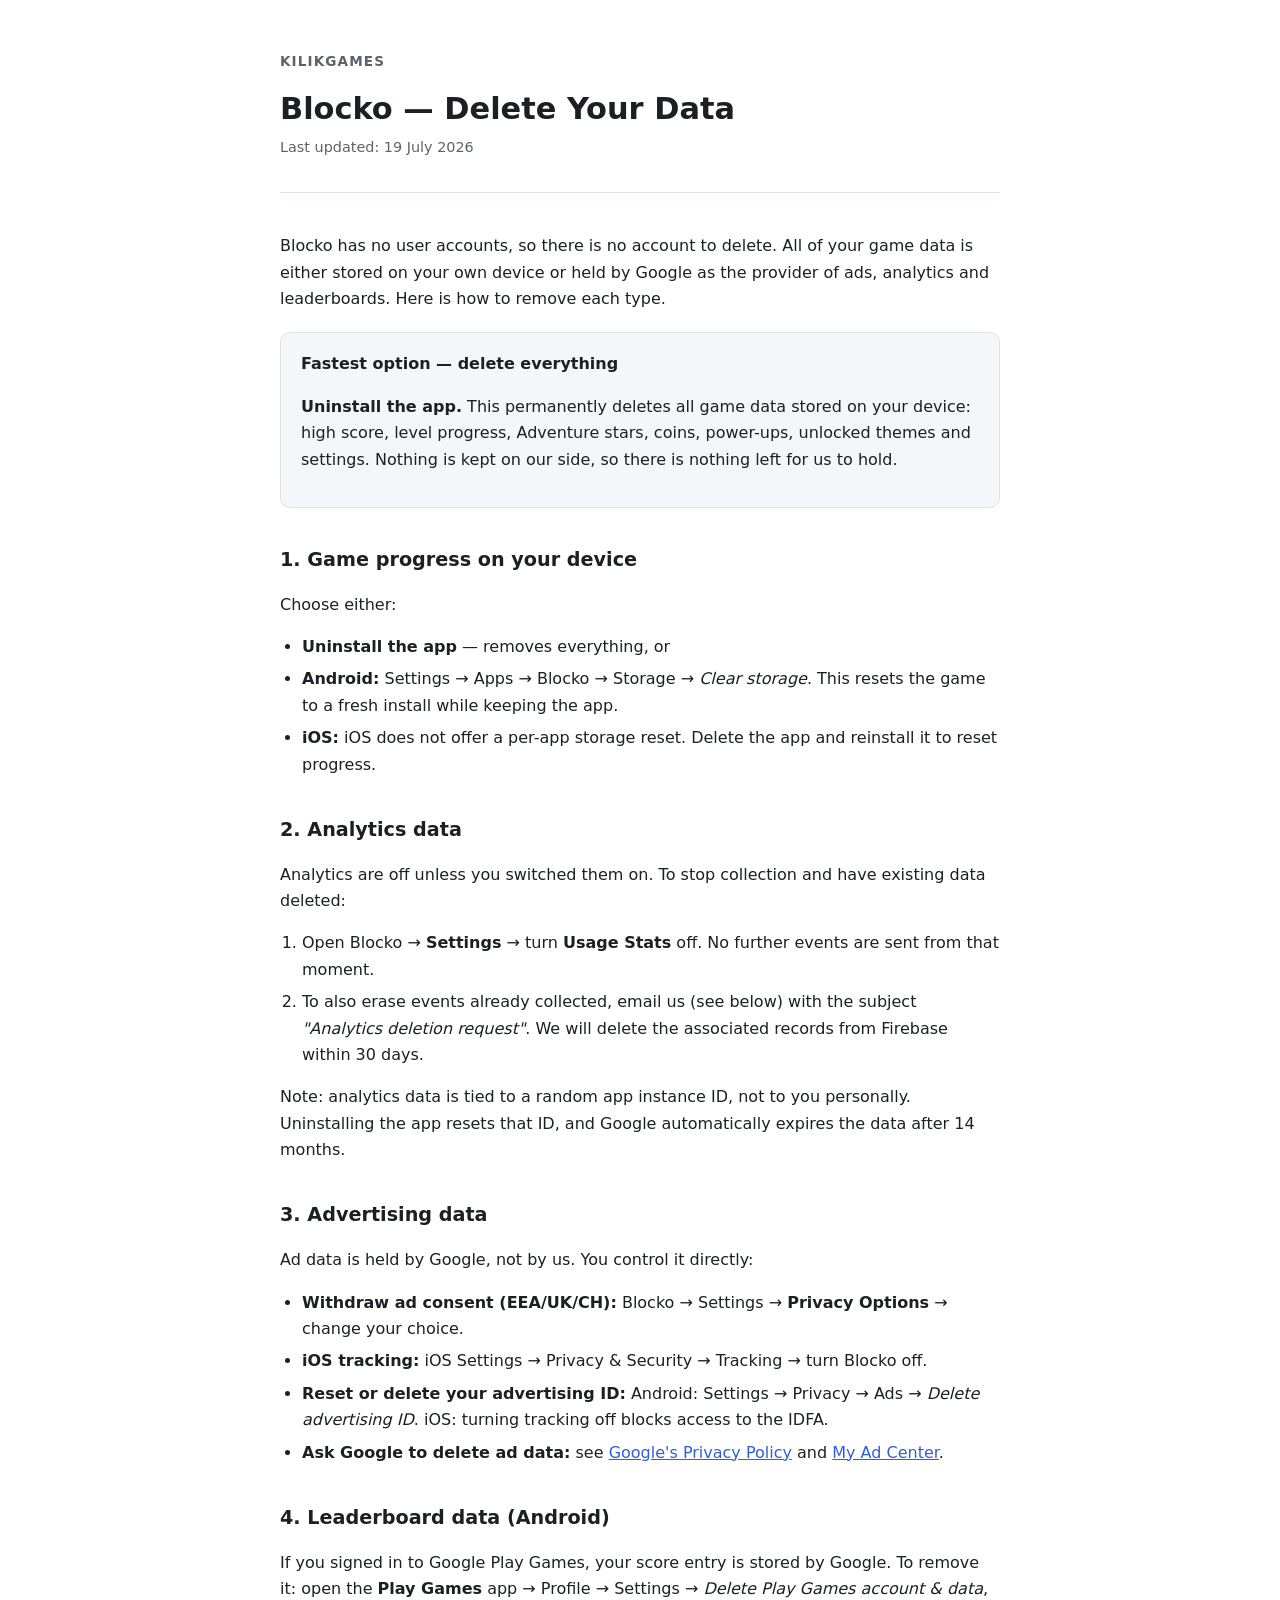
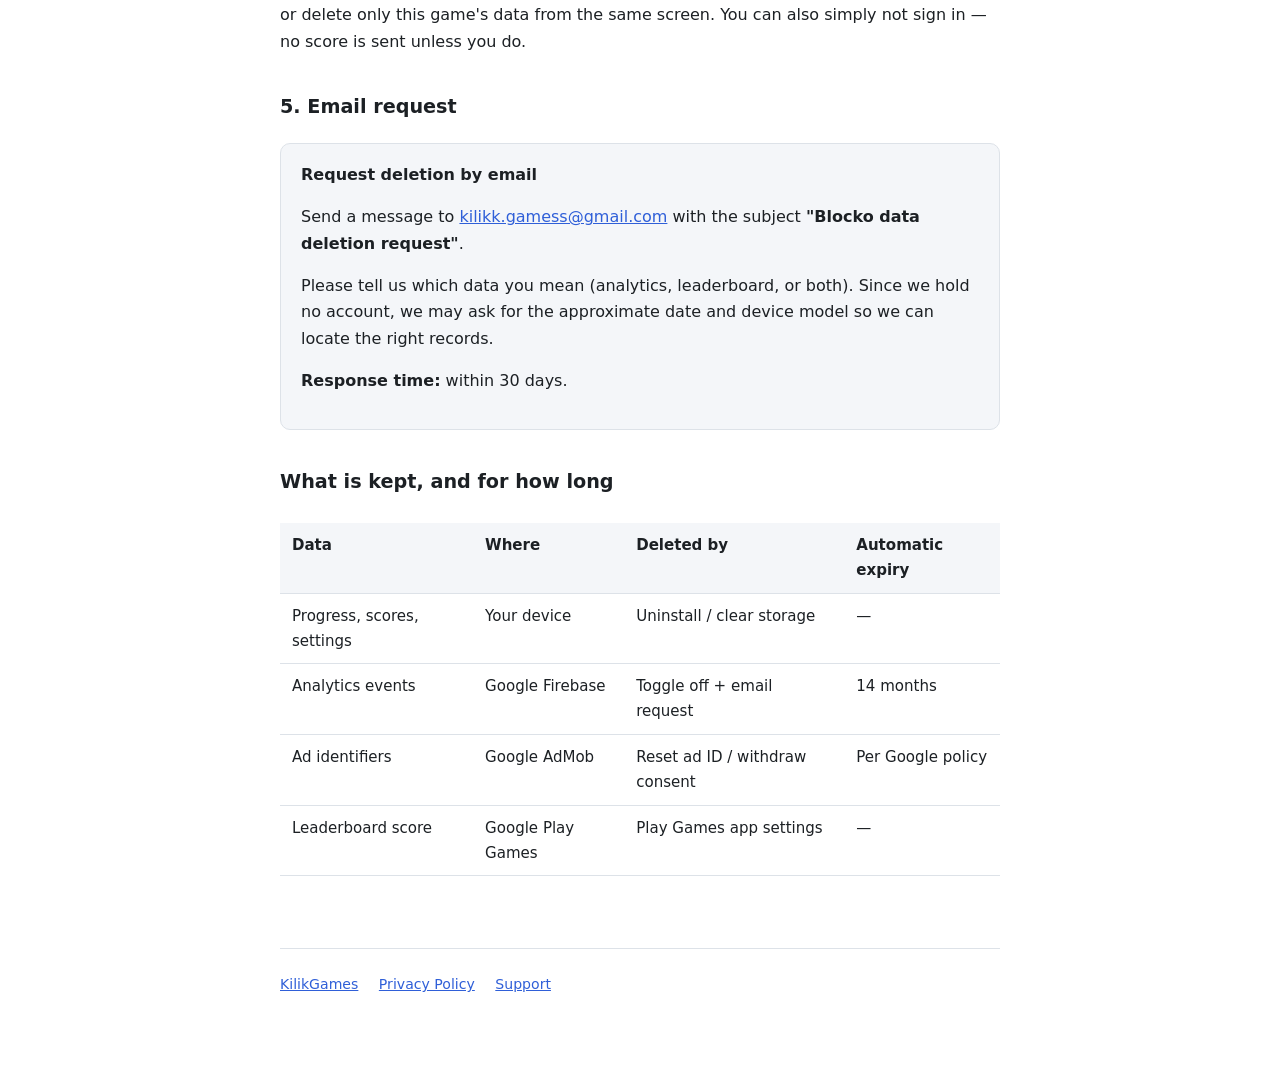
==== blocko/data-deletion.html @ d341d304 "KilikGames site: Blocko privacy, data deletion, support + app-ads.txt" ====
<!DOCTYPE html>
<html lang="en">
<head>
<meta charset="UTF-8">
<meta name="viewport" content="width=device-width, initial-scale=1.0">
<title>Blocko — Data Deletion | KilikGames</title>
<link rel="stylesheet" href="../style.css">
</head>
<body>
<div class="wrap">

<header>
  <a class="brand" href="../index.html">KilikGames</a>
  <h1>Blocko — Delete Your Data</h1>
  <p class="updated">Last updated: 19 July 2026</p>
</header>

<p>Blocko has no user accounts, so there is no account to delete. All of your
game data is either stored on your own device or held by Google as the provider
of ads, analytics and leaderboards. Here is how to remove each type.</p>

<div class="card">
  <h3>Fastest option — delete everything</h3>
  <p><strong>Uninstall the app.</strong> This permanently deletes all game data
  stored on your device: high score, level progress, Adventure stars, coins,
  power-ups, unlocked themes and settings. Nothing is kept on our side, so there
  is nothing left for us to hold.</p>
</div>

<h2>1. Game progress on your device</h2>
<p>Choose either:</p>
<ul>
  <li><strong>Uninstall the app</strong> — removes everything, or</li>
  <li><strong>Android:</strong> Settings → Apps → Blocko → Storage → <em>Clear storage</em>.
      This resets the game to a fresh install while keeping the app.</li>
  <li><strong>iOS:</strong> iOS does not offer a per-app storage reset. Delete the
      app and reinstall it to reset progress.</li>
</ul>

<h2>2. Analytics data</h2>
<p>Analytics are off unless you switched them on. To stop collection and have
existing data deleted:</p>
<ol>
  <li>Open Blocko → <strong>Settings</strong> → turn <strong>Usage Stats</strong> off.
      No further events are sent from that moment.</li>
  <li>To also erase events already collected, email us (see below) with the
      subject <em>"Analytics deletion request"</em>. We will delete the associated
      records from Firebase within 30 days.</li>
</ol>
<p>Note: analytics data is tied to a random app instance ID, not to you personally.
Uninstalling the app resets that ID, and Google automatically expires the data
after 14 months.</p>

<h2>3. Advertising data</h2>
<p>Ad data is held by Google, not by us. You control it directly:</p>
<ul>
  <li><strong>Withdraw ad consent (EEA/UK/CH):</strong> Blocko → Settings →
      <strong>Privacy Options</strong> → change your choice.</li>
  <li><strong>iOS tracking:</strong> iOS Settings → Privacy &amp; Security →
      Tracking → turn Blocko off.</li>
  <li><strong>Reset or delete your advertising ID:</strong>
      Android: Settings → Privacy → Ads → <em>Delete advertising ID</em>.
      iOS: turning tracking off blocks access to the IDFA.</li>
  <li><strong>Ask Google to delete ad data:</strong> see
      <a href="https://policies.google.com/privacy">Google's Privacy Policy</a> and
      <a href="https://myadcenter.google.com/">My Ad Center</a>.</li>
</ul>

<h2>4. Leaderboard data (Android)</h2>
<p>If you signed in to Google Play Games, your score entry is stored by Google.
To remove it: open the <strong>Play Games</strong> app → Profile → Settings →
<em>Delete Play Games account &amp; data</em>, or delete only this game's data from
the same screen. You can also simply not sign in — no score is sent unless you do.</p>

<h2>5. Email request</h2>

<div class="card">
  <h3>Request deletion by email</h3>
  <p>Send a message to
  <a href="mailto:kilikk.gamess@gmail.com?subject=Blocko%20data%20deletion%20request">kilikk.gamess@gmail.com</a>
  with the subject <strong>"Blocko data deletion request"</strong>.</p>
  <p>Please tell us which data you mean (analytics, leaderboard, or both). Since
  we hold no account, we may ask for the approximate date and device model so we
  can locate the right records.</p>
  <p><strong>Response time:</strong> within 30 days.</p>
</div>

<h2>What is kept, and for how long</h2>

<div class="table-scroll">
<table>
  <tr><th>Data</th><th>Where</th><th>Deleted by</th><th>Automatic expiry</th></tr>
  <tr><td>Progress, scores, settings</td><td>Your device</td><td>Uninstall / clear storage</td><td>—</td></tr>
  <tr><td>Analytics events</td><td>Google Firebase</td><td>Toggle off + email request</td><td>14 months</td></tr>
  <tr><td>Ad identifiers</td><td>Google AdMob</td><td>Reset ad ID / withdraw consent</td><td>Per Google policy</td></tr>
  <tr><td>Leaderboard score</td><td>Google Play Games</td><td>Play Games app settings</td><td>—</td></tr>
</table>
</div>

<footer>
  <a href="../index.html">KilikGames</a>
  <a href="privacy.html">Privacy Policy</a>
  <a href="support.html">Support</a>
</footer>

</div>
</body>
</html>
---- style.css ----
:root {
  --bg: #ffffff;
  --fg: #1c2024;
  --muted: #5b636b;
  --accent: #2f5fd8;
  --panel: #f4f6f9;
  --border: #dde2e8;
}

@media (prefers-color-scheme: dark) {
  :root {
    --bg: #14171a;
    --fg: #e8eaed;
    --muted: #9aa3ac;
    --accent: #7aa2f7;
    --panel: #1c2024;
    --border: #2a2f36;
  }
}

* { box-sizing: border-box; }

body {
  font-family: -apple-system, BlinkMacSystemFont, "Segoe UI", system-ui, sans-serif;
  background: var(--bg);
  color: var(--fg);
  line-height: 1.65;
  margin: 0;
  padding: 0 20px 80px;
}

.wrap { max-width: 720px; margin: 0 auto; }

header {
  padding: 48px 0 32px;
  border-bottom: 1px solid var(--border);
  margin-bottom: 40px;
}

header a.brand {
  font-size: 0.85rem;
  letter-spacing: 0.08em;
  text-transform: uppercase;
  color: var(--muted);
  text-decoration: none;
  font-weight: 600;
}

header a.brand:hover { color: var(--accent); }

h1 { font-size: 1.9rem; line-height: 1.25; margin: 16px 0 8px; }
h2 { font-size: 1.2rem; margin: 36px 0 10px; }
h3 { font-size: 1rem; margin: 24px 0 6px; }

.updated { color: var(--muted); font-size: 0.9rem; margin: 0; }

a { color: var(--accent); }

table {
  width: 100%;
  border-collapse: collapse;
  margin: 16px 0;
  font-size: 0.94rem;
}

th, td {
  text-align: left;
  padding: 10px 12px;
  border-bottom: 1px solid var(--border);
  vertical-align: top;
}

th { background: var(--panel); font-weight: 600; }

.table-scroll { overflow-x: auto; }

.card {
  background: var(--panel);
  border: 1px solid var(--border);
  border-radius: 10px;
  padding: 18px 20px;
  margin: 20px 0;
}

.card h3 { margin-top: 0; }

ul, ol { padding-left: 22px; }
li { margin: 6px 0; }

code {
  background: var(--panel);
  border: 1px solid var(--border);
  border-radius: 4px;
  padding: 1px 5px;
  font-size: 0.9em;
}

footer {
  margin-top: 56px;
  padding-top: 24px;
  border-top: 1px solid var(--border);
  color: var(--muted);
  font-size: 0.88rem;
}

footer a { margin-right: 16px; }

.apps { list-style: none; padding: 0; }

.apps li {
  border: 1px solid var(--border);
  border-radius: 10px;
  padding: 16px 20px;
  margin: 12px 0;
}

.apps strong { display: block; font-size: 1.05rem; }
.apps span { color: var(--muted); font-size: 0.92rem; }
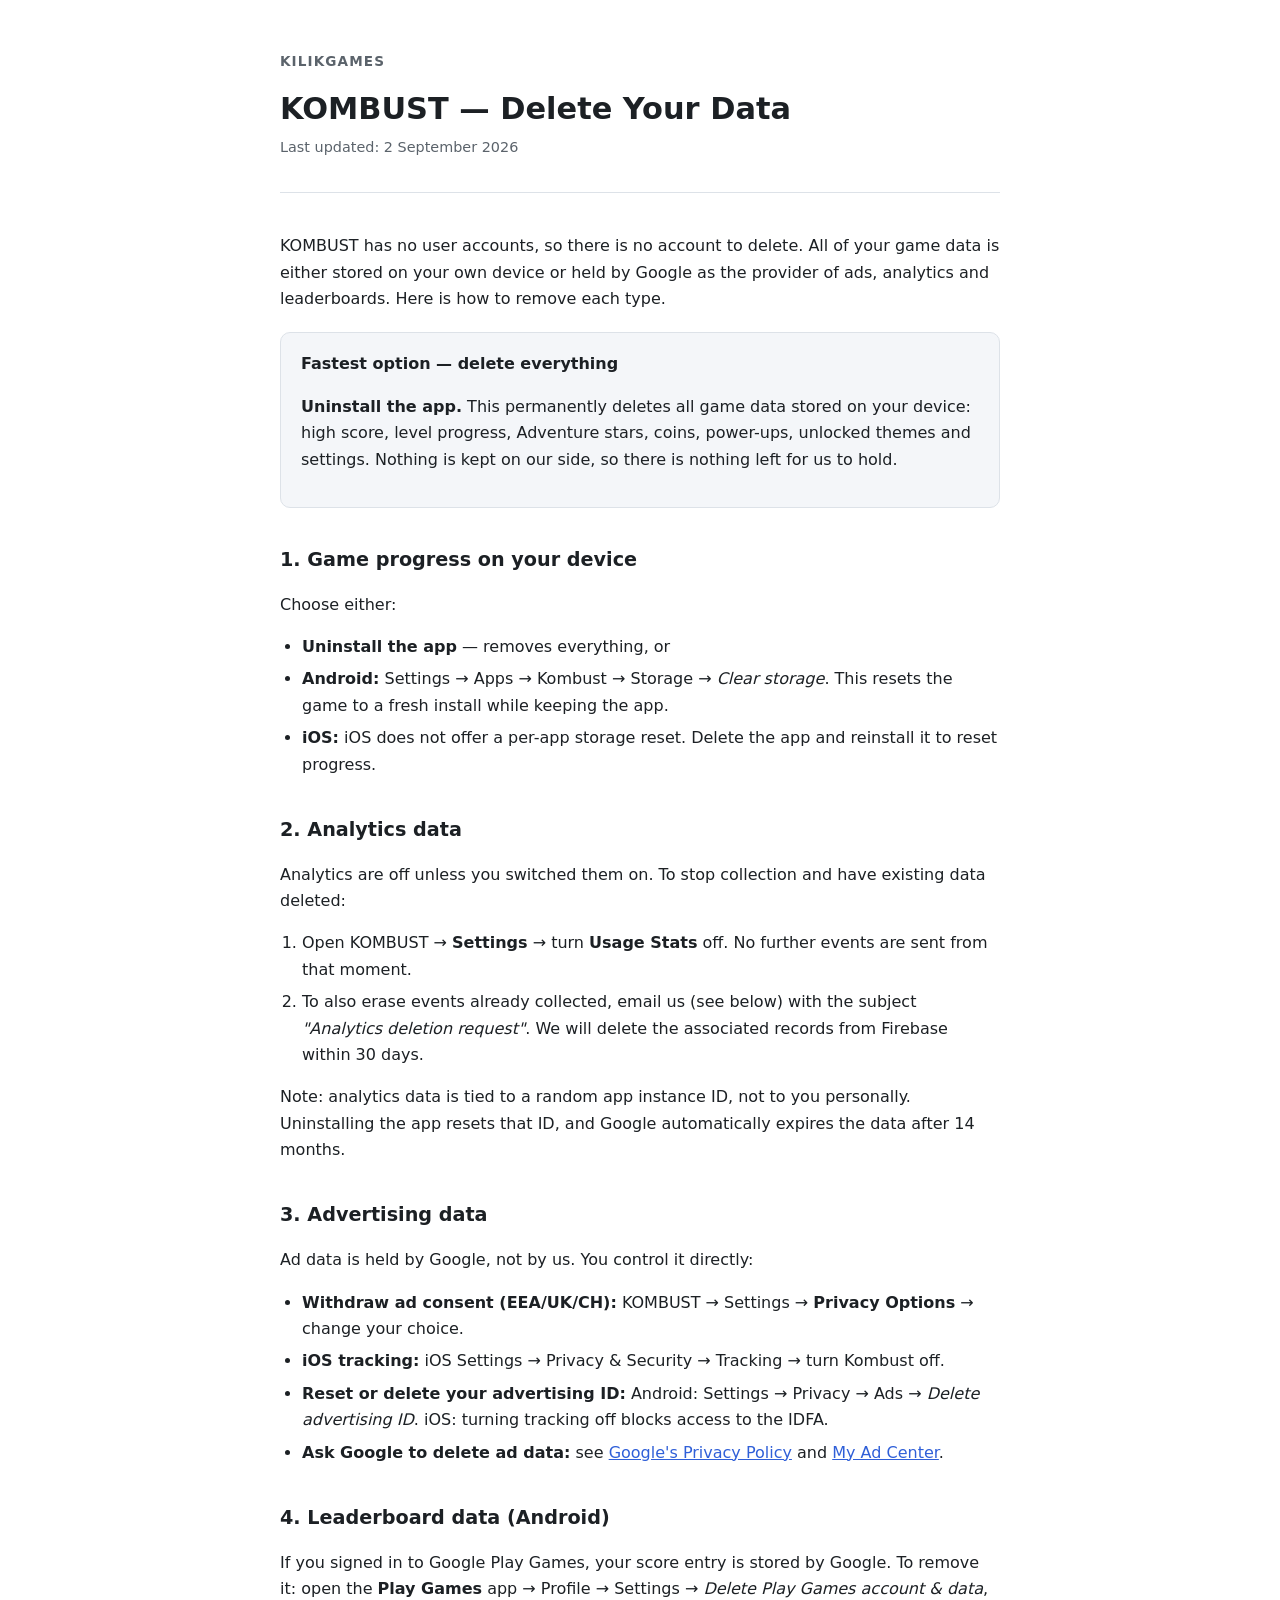
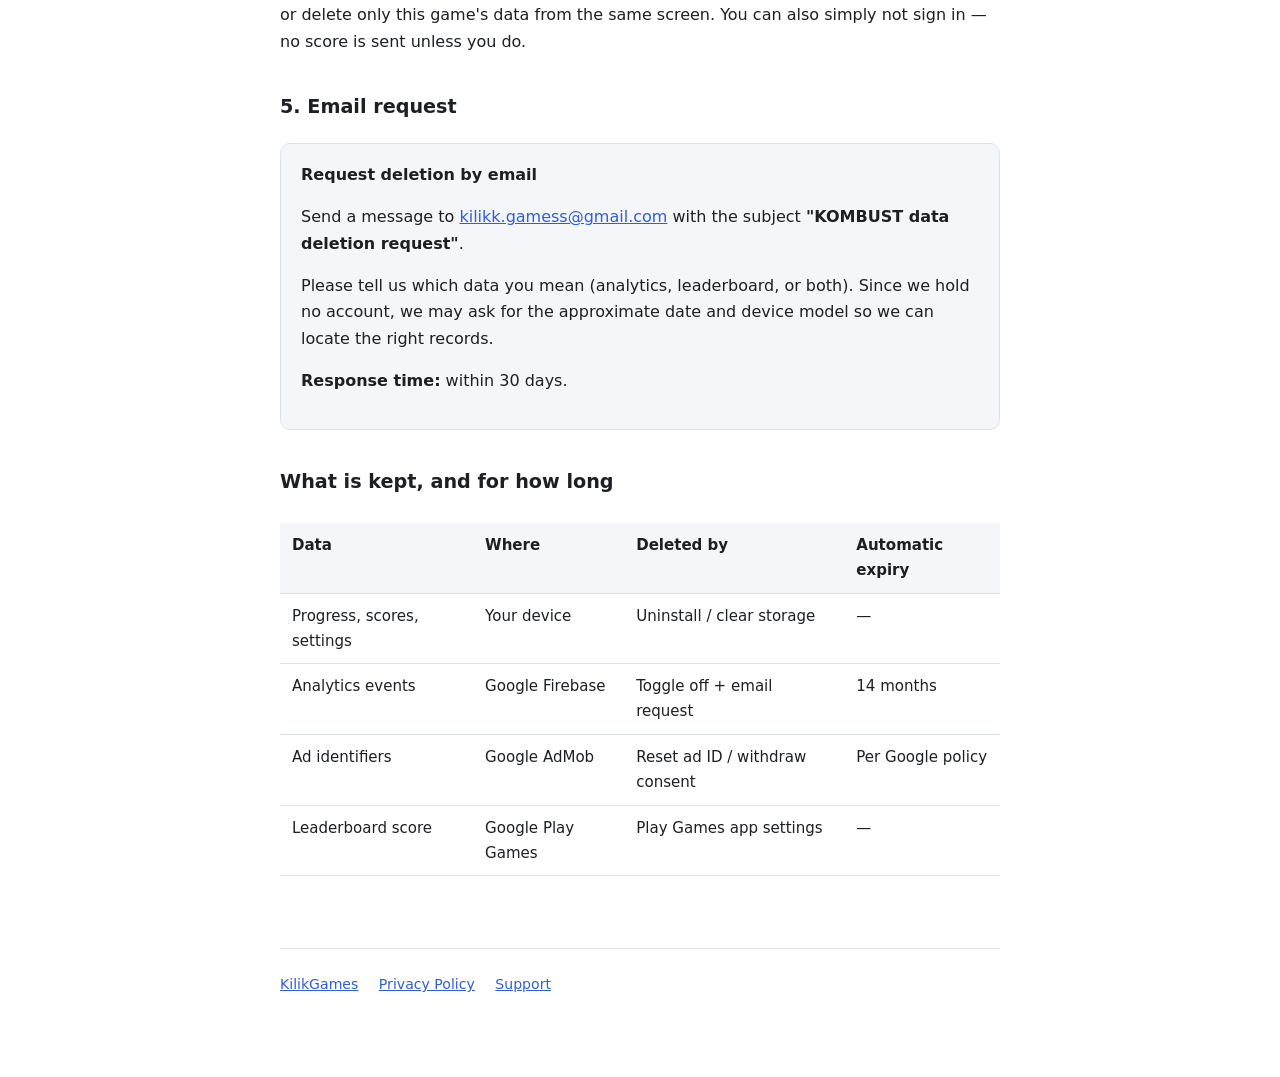
==== commit b499aef8: "Site: rebrand Blocko to KOMBUST and correct the ad disclosure The App Store listing is now "Kombust:" ====
--- a/blocko/data-deletion.html
+++ b/blocko/data-deletion.html
@@ -3,7 +3,7 @@
 <head>
 <meta charset="UTF-8">
 <meta name="viewport" content="width=device-width, initial-scale=1.0">
-<title>Blocko — Data Deletion | KilikGames</title>
+<title>KOMBUST — Data Deletion | KilikGames</title>
 <link rel="stylesheet" href="../style.css">
 </head>
 <body>
@@ -11,11 +11,11 @@
 
 <header>
   <a class="brand" href="../index.html">KilikGames</a>
-  <h1>Blocko — Delete Your Data</h1>
-  <p class="updated">Last updated: 19 July 2026</p>
+  <h1>KOMBUST — Delete Your Data</h1>
+  <p class="updated">Last updated: 2 September 2026</p>
 </header>
 
-<p>Blocko has no user accounts, so there is no account to delete. All of your
+<p>KOMBUST has no user accounts, so there is no account to delete. All of your
 game data is either stored on your own device or held by Google as the provider
 of ads, analytics and leaderboards. Here is how to remove each type.</p>
 
@@ -31,7 +31,7 @@
 <p>Choose either:</p>
 <ul>
   <li><strong>Uninstall the app</strong> — removes everything, or</li>
-  <li><strong>Android:</strong> Settings → Apps → Blocko → Storage → <em>Clear storage</em>.
+  <li><strong>Android:</strong> Settings → Apps → Kombust → Storage → <em>Clear storage</em>.
       This resets the game to a fresh install while keeping the app.</li>
   <li><strong>iOS:</strong> iOS does not offer a per-app storage reset. Delete the
       app and reinstall it to reset progress.</li>
@@ -41,7 +41,7 @@
 <p>Analytics are off unless you switched them on. To stop collection and have
 existing data deleted:</p>
 <ol>
-  <li>Open Blocko → <strong>Settings</strong> → turn <strong>Usage Stats</strong> off.
+  <li>Open KOMBUST → <strong>Settings</strong> → turn <strong>Usage Stats</strong> off.
       No further events are sent from that moment.</li>
   <li>To also erase events already collected, email us (see below) with the
       subject <em>"Analytics deletion request"</em>. We will delete the associated
@@ -54,10 +54,10 @@
 <h2>3. Advertising data</h2>
 <p>Ad data is held by Google, not by us. You control it directly:</p>
 <ul>
-  <li><strong>Withdraw ad consent (EEA/UK/CH):</strong> Blocko → Settings →
+  <li><strong>Withdraw ad consent (EEA/UK/CH):</strong> KOMBUST → Settings →
       <strong>Privacy Options</strong> → change your choice.</li>
   <li><strong>iOS tracking:</strong> iOS Settings → Privacy &amp; Security →
-      Tracking → turn Blocko off.</li>
+      Tracking → turn Kombust off.</li>
   <li><strong>Reset or delete your advertising ID:</strong>
       Android: Settings → Privacy → Ads → <em>Delete advertising ID</em>.
       iOS: turning tracking off blocks access to the IDFA.</li>
@@ -77,8 +77,8 @@
 <div class="card">
   <h3>Request deletion by email</h3>
   <p>Send a message to
-  <a href="mailto:kilikk.gamess@gmail.com?subject=Blocko%20data%20deletion%20request">kilikk.gamess@gmail.com</a>
-  with the subject <strong>"Blocko data deletion request"</strong>.</p>
+  <a href="mailto:kilikk.gamess@gmail.com?subject=KOMBUST%20data%20deletion%20request">kilikk.gamess@gmail.com</a>
+  with the subject <strong>"KOMBUST data deletion request"</strong>.</p>
   <p>Please tell us which data you mean (analytics, leaderboard, or both). Since
   we hold no account, we may ask for the approximate date and device model so we
   can locate the right records.</p>
